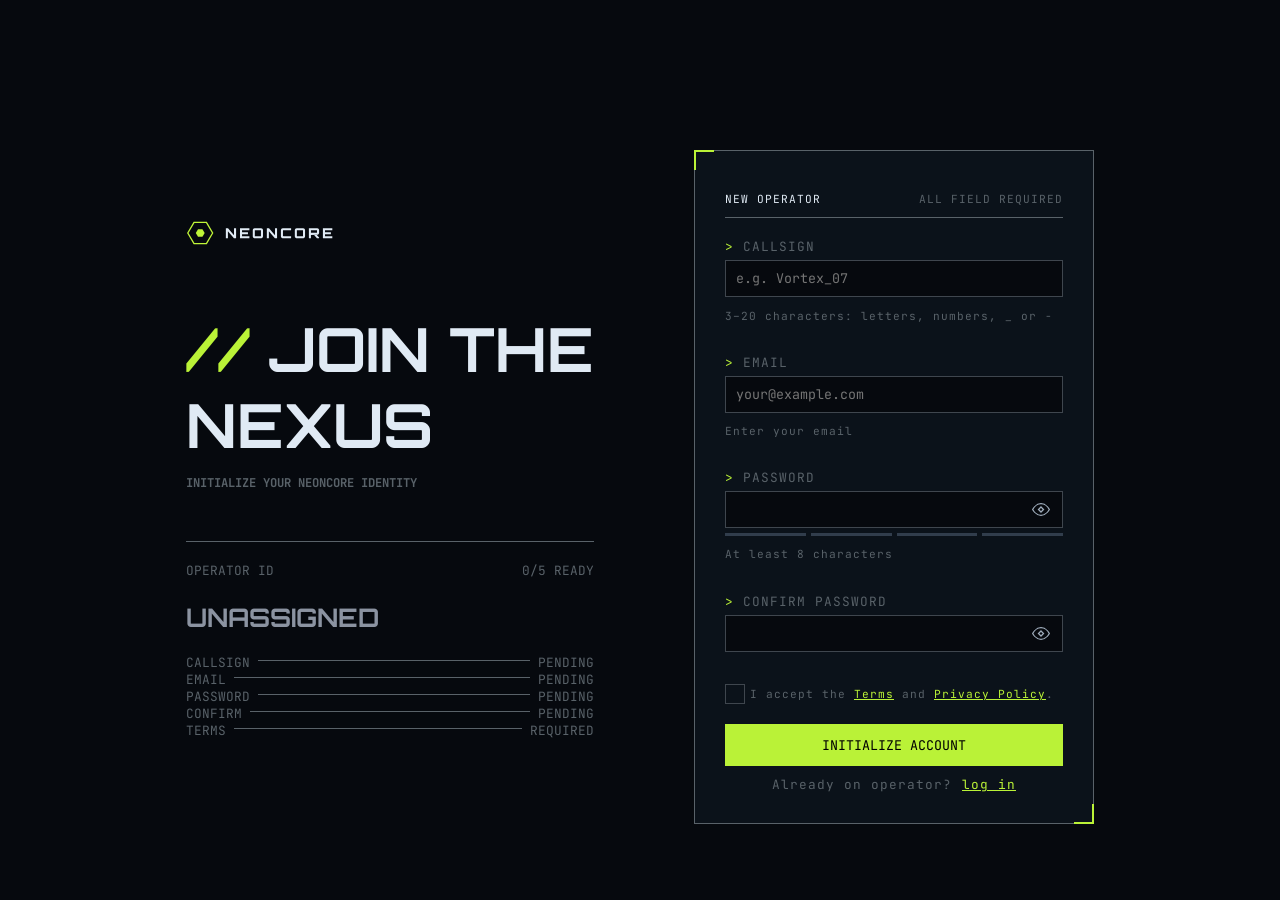
==== index.html @ 7737b8af "fix" ====
<!doctype html>
<html lang="en">
  <head>
    <meta charset="UTF-8" />
    <meta name="viewport" content="width=device-width, initial-scale=1.0" />
    <link rel="stylesheet" href="reset.css" />
    <link rel="stylesheet" href="/css/index.css" />
    <link rel="stylesheet" href="/css/style.css" />
    <link rel="icon" type="image/png" sizes="32x32" href="/assets/images/favicon-32x32.png" />
    <title>Frontend Mentor | Gamer sign-up form</title>
  </head>
  <body>
    <div class="page">
      <!-- Блок: Левая колонка (Brand Panel) -->
      <aside class="brand-panel">
        <img class="brand-panel__logo" src="/assets/images/logo.svg" alt="NEONCORE logo" />

        <h1 class="brand-panel__title">
          JOIN THE <br />
          NEXUS
        </h1>
        <p class="brand-panel__desc">INITIALIZE YOUR NEONCORE IDENTITY</p>

        <div class="operator-panel">
          <div class="operator-panel__header">
            <span class="operator-panel__label">OPERATOR ID</span>
            <span class="operator-panel__count">0/5 READY</span>
          </div>
          <h2 class="operator-panel__name">UNASSIGNED</h2>
          <ul class="status-list">
            <li class="status-list__row">
              <span class="status-list__label">CALLSIGN</span>
              <span id="status-callsign" class="status-list__value">PENDING</span>
            </li>
            <li class="status-list__row">
              <span class="status-list__label">EMAIL</span>
              <span id="status-email" class="status-list__value">PENDING</span>
            </li>
            <li class="status-list__row">
              <span class="status-list__label">PASSWORD</span>
              <span id="status-password" class="status-list__value">PENDING</span>
            </li>
            <li class="status-list__row">
              <span class="status-list__label">CONFIRM</span>
              <span id="status-confirm" class="status-list__value">PENDING</span>
            </li>
            <li class="status-list__row">
              <span class="status-list__label">TERMS</span>
              <span class="status-list__value" id="status-terms">REQUIRED</span>
            </li>
          </ul>
        </div>
      </aside>
      <!-- Правая колонка: форма -->
      <main class="form-panel">
        <form id="signup-form">
          <div class="form-title">
            <p class="form-title__left-text">NEW OPERATOR</p>
            <p class="form-title__right-text">ALL FIELD REQUIRED</p>
          </div>
          <div class="form-group .form-group__input--error">
            <label for="callsign" class="form-group__label">CALLSIGN</label>
            <input
              type="text"
              id="callsign"
              name="callsign"
              class="form-group__input"
              placeholder="e.g. Vortex_07"
              autocomplete="off"
            />
            <div class="form-group__name-input">
              <img class="form-group__alert-icon" src="/assets/images/icon-alert.svg" alt="alert icon" />
              <p class="form-group__paragraph">3–20 characters: letters, numbers, _ or -</p>
            </div>
            <img class="form-group__tick-icon__name" src="/assets/images/icon-tick-20.svg" alt="" />
          </div>
          <div class="form-group .form-group__input--error">
            <label for="email" class="form-group__label">EMAIL</label>
            <input
              type="text"
              id="email"
              name="email"
              class="form-group__input"
              placeholder="your@example.com "
              autocomplete="off"
            />
            <div class="form-group__email-input">
              <img class="form-group__alert-icon" src="/assets/images/icon-alert.svg" alt="alert icon" />
              <p class="form-group__paragraph">Enter your email</p>
            </div>
            <img class="form-group__tick-icon__email" src="/assets/images/icon-tick-20.svg" alt="" />
          </div>
          <div class="form-group">
            <label for="password" class="form-group__label">PASSWORD</label>
            <div class="input-wrapper">
              <input type="password" id="password" name="password" class="form-group__input" />
              <button type="button" class="btn-toggle-pass" aria-label="Show password">
                <img src="/assets/images/icon-eye.svg" alt="icon eye for password" />
              </button>
            </div>
            <div class="password-strength">
              <span class="password-strength__bar"></span>
              <span class="password-strength__bar"></span>
              <span class="password-strength__bar"></span>
              <span class="password-strength__bar"></span>
            </div>
            <div class="form-group__password-input">
              <img class="form-group__alert-icon" src="/assets/images/icon-alert.svg" alt="alert icon" />
              <p class="form-group__hint">At least 8 characters</p>
            </div>
          </div>
          <div class="form-group">
            <label for="password" class="form-group__label">CONFIRM PASSWORD</label>
            <div class="input-wrapper">
              <input type="password" id="password-confirm" name="password" class="form-group__input" />
              <button type="button" class="btn-toggle-pass" aria-label="Show password">
                <img src="/assets/images/icon-eye.svg" alt="icon eye for password" />
              </button>
            </div>
            <div class="form-group__password-input">
              <img class="form-group__alert-icon" src="/assets/images/icon-alert.svg" alt="alert icon" />
              <p class="form-group__hint"></p>
            </div>
          </div>
          <div class="form-checkbox">
            <input type="checkbox" id="terms" name="terms" class="form-checkbox__input" />
            <label for="terms" class="form-checkbox__label"
              >I accept the <a href="#" class="form-link">Terms</a> and
              <a href="#" class="form-link">Privacy Policy</a>.</label
            >
          </div>
          <button type="submit" class="btn-submit">INITIALIZE ACCOUNT</button>
          <p class="login-text">Already on operator? <a href="#" class="login-text__link">log in</a></p>
        </form>
        <div id="success-view" class="success-panel" style="display: none">
          <img class="success-panel__icon" src="/assets/images/icon-hex-check.svg" alt="check icon" />
          <h2 class="success-panel__title">Handshake complete</h2>
          <p class="success-panel__desc">
            Operator <span id="provisioned-callsign" class="text-neon"></span> provisioned. Your account is ready.
          </p>
          <button type="button" class="btn-submit">Continue to log in</button>
        </div>
      </main>
    </div>
    <!-- <footer class="attribution">
      Challenge by <a href="https://www.frontendmentor.io?ref=challenge">Frontend Mentor</a>. Coded by
      <a href="#">Your Name Here</a>.
    </footer> -->

    <script src="/js/main.js"></script>
  </body>
</html>
---- css/index.css ----
:root {
  /* MAIN COLORS */

  --page-background-color: #06090e;
  --form-background-color: #0b121a;
  --title-color: #e0eaf4;
  --title-slesh-color: #baf237;
  --desc-text-color: #596269;
  --operator-panel-name: #8b93a1;

  /* FORM VARIABLES */
  --input-text-color: #ffff;
  --corner-border-color: #baf237;
  --label-border-color-focus: #baf237;
  --input-btn-background: #baf237;
  --button-eye-border-color: #baf237;
  --lable-background-color: #06090e;
  --lable-border-color: #3f464e;
  --password-strength-background-color: #313d4c;
  --checkbox-border-color: #3f464e;
  --form-link-color: #baf237;
  --form-linkhover-color: #fff;
  --checkbox-backround-color: #06090e;
  --password-strength-bar-color: #baf237;
  --btn-background-hover: #fff;
  --btn-boxshadow-color: #566d23;
}
---- css/style.css ----
@font-face {
  font-family: "Jetbrains mono";
  src: url(../assets/fonts/jetbrains-mono/jetbrains-mono-variable.ttf);
  font-style: normal;
  font-weight: 400;
}
@font-face {
  font-family: "Jetbrains mono";
  src: url(../assets/fonts/jetbrains-mono/jetbrains-mono-variable.ttf);
  font-style: normal;
  font-weight: 700;
}
@font-face {
  font-family: "Orbitron";
  src: url(../assets/fonts/orbitron/orbitron-variable.ttf);
  font-style: normal;
  font-weight: 400;
}
@font-face {
  font-family: "Orbitron";
  src: url(../assets/fonts/orbitron/orbitron-variable.ttf);
  font-style: normal;
  font-weight: 700;
}

body {
  background-color: var(--page-background-color);
}

/* BRAND PANEL - LEFT SIDE */

.page {
  display: flex;
  justify-content: center;
  align-items: center;
  gap: 100px;
  margin-top: 150px;
}
.brand-panel {
}
.brand-panel__logo {
  width: 100%;
  max-width: 150px;
}
.brand-panel__title {
  font-family: "Orbitron", sans-serif;
  color: var(--title-color);
  font-size: 3.8rem;
  margin-top: 60px;
  margin-bottom: 0;
}
.brand-panel__title::before {
  content: "// ";
  color: var(--title-slesh-color);
}
.brand-panel__desc {
  color: var(--desc-text-color);
  font-family: "Jetbrains mono", sans-serif;
  font-size: 0.76rem;
  font-weight: 800;
}
.operator-panel {
  /* не забыть поменять переменную позже */
  border-top: 1px solid var(--desc-text-color);
  margin-top: 50px;
  font-weight: 500;
}
.operator-panel__header {
  padding-top: 20px;
  color: var(--desc-text-color);
  display: flex;
  align-items: center;
  justify-content: space-between;
  font-family: "Jetbrains mono", sans-serif;
  font-size: 0.8rem;
}
/* .operator-panel__label {
}
.operator-panel__count {
} */
.operator-panel__name {
  color: var(--operator-panel-name);
  font-family: "Orbitron", sans-serif;
  font-size: 1.6rem;
}
.status-list {
  list-style: none;
  padding: 0;
  color: var(--desc-text-color);
  font-family: "Jetbrains mono", sans-serif;
}
.status-list__row {
  display: flex;
  align-items: center;
  gap: 0.5rem; /* отступы между словами и линией */
}

/* Назначаем порядок элементам */
.status-list__label {
  font-size: 0.8rem;
  order: 1; /* первый */
}

.status-list__value {
  font-size: 0.8rem;
  order: 3; /* последний */
}

/* Сама линия */
.status-list__row::after {
  content: "";
  order: 2; /* встанет строго между label и value! */
  flex-grow: 1; /* займет ВСЁ свободное место между ними */
  border-bottom: 1px solid var(--desc-text-color);
  /* Небольшая поправка высоты, чтобы точки были на уровне середины букв: */
  margin-bottom: 0.25rem;
}

/* FORM PANER - RIGHT SIDE */

.form-panel {
  background-color: var(--form-background-color);
  padding: 30px;
  font-family: "Jetbrains mono", sans-serif;
  letter-spacing: 1px;
  border: 1px solid var(--desc-text-color);
  position: relative;
  width: 100%;
  max-width: 400px;
  box-sizing: border-box;
}
.form-panel::before {
  content: "";
  position: absolute;
  top: -1px;
  left: -1px;

  width: 18px;
  height: 18px;

  border-top: 2px solid var(--title-slesh-color);
  border-left: 2px solid var(--title-slesh-color);
}
.form-panel::after {
  content: "";
  position: absolute;
  bottom: -1px;
  right: -1px;

  width: 18px;
  height: 18px;

  border-bottom: 2px solid var(--title-slesh-color);
  border-right: 2px solid var(--title-slesh-color);
}
.form-title {
  display: flex;
  justify-content: space-between;
  align-items: center;
  border-bottom: 1px solid var(--desc-text-color);
  font-size: 0.7rem;
}
.form-title__left-text {
  color: var(--title-color);
}
.form-title__right-text {
  color: var(--desc-text-color);
}

.form-group {
  margin-top: 20px;
}
.form-group__label {
  font-size: 0.8rem;
}
.form-group__label::before {
  content: "> ";
  color: var(--title-slesh-color);
}
.form-group {
  display: flex;
  flex-direction: column;
  color: var(--desc-text-color);
  position: relative;
}
.form-group__tick-icon__name {
  position: absolute;
  right: 10px;
  top: 43%;
  transform: translateY(-50%);
  display: none;
}
.form-group__tick-icon__email {
  position: absolute;
  right: 10px;
  top: 43%;
  transform: translateY(-50%);
  display: none;
}
.form-group__input {
  background-color: var(--lable-background-color);
  padding: 10px;
  border: 1px solid var(--lable-border-color);
  margin-top: 5px;
  width: 100%;
  box-sizing: border-box;
  color: var(--input-text-color);
}
.form-group__input--error {
  border: 2px solid #b0838a;
}
.form-group__input:focus {
  border: 0.1px solid var(--label-border-color-focus);
  outline: 2px solid var(--label-border-color-focus);
  outline-offset: 2px;
}
.form-group__input::placeholder {
  font-family: "Jetbrains mono", sans-serif;
}
.form-group__name-input {
  display: flex;
  align-items: center;
  gap: 5px;
}
.form-group__alert-icon {
  display: none;
  width: 15px;
  height: 15px;
}
.form-group__paragraph {
  font-size: 0.7rem;
}
.form-group__paragraph--error {
  color: #b0838a;
}
.form-group__email-input {
  display: flex;
  align-items: center;
  gap: 4px;
}
.form-group__password-input {
  display: flex;
  align-items: center;
  gap: 4px;
}
.input-wrapper {
  position: relative;
}
.btn-toggle-pass {
  position: absolute;
  right: 12px;
  top: 60%;
  transform: translateY(-50%);

  background: transparent;
  border: none;
  padding: 0;
  cursor: pointer;
}
.btn-toggle-pass:focus {
  border: 1px solid var(--button-eye-border-color);
  outline: 2px solid var(--button-eye-border-color);
}
.password-strength {
  display: flex;
  gap: 5px;
  margin-top: 5px;
  width: 100%;
}
.password-strength__bar {
  display: block;
  flex: 1;
  height: 3px;
  background-color: var(--password-strength-background-color);
  transition: background-color 0.6s ease;
}
.password-strength__bar--active {
  background-color: var(--password-strength-bar-color);
}
.form-group__hint {
  font-size: 0.7rem;
}
.form-checkbox {
  margin-top: 10px;
  display: flex;
  align-items: center;
  gap: 5px;
}
.form-checkbox__input {
  appearance: none;
  -webkit-appearance: none;
  width: 20px;
  height: 20px;
  margin: 0;
  border: 1px solid var(--checkbox-border-color);
  border-radius: 0;
  display: grid;
  place-content: center;
  cursor: pointer;
}
.form-checkbox__input::before {
  content: "";
  width: 8px;
  height: 8px;
  background: var(--checkbox-border-color);
  transform: scale(0);
  transition: transform 0.12s ease-in-out;
  clip-path: polygon(14% 44%, 0 65%, 50% 100%, 100% 16%, 80% 0%, 43% 62%);
}

.form-checkbox__input:checked {
  background: var(--input-btn-background);
  border-color: var(--checkbox-border-color);
}

.form-checkbox__input:checked::before {
  transform: scale(1);
}

.form-checkbox__input:focus-visible {
  outline: 3px solid color-mix(in srgb, var(--checkbox-border-color) 40%, transparent);
  outline-offset: 2px;
}

.form-checkbox__input:disabled {
  opacity: 0.5;
  cursor: not-allowed;
}
.form-checkbox__label {
  font-size: 0.7rem;
  color: var(--desc-text-color);
}
.form-link {
  color: var(--form-link-color);
  text-decoration: underline;
}
.form-link:hover {
  color: var(--form-linkhover-color);
}
.btn-submit {
  font-family: "Jetbrains mono", sans-serif;
  margin-top: 20px;
  width: 100%;
  padding: 12px 50px;
  background-color: var(--form-link-color);
  cursor: pointer;
  border: none;
}
.btn-submit:focus {
  outline: solid 2px var(--form-link-color);
}
.btn-submit:hover {
  background-color: var(--btn-background-hover);
  box-shadow: 3px 3px 0px 0px var(--btn-boxshadow-color);
}
.login-text {
  margin: 0;
  margin-top: 10px;
  color: var(--desc-text-color);
  font-family: "Jetbrains mono", sans-serif;
  font-size: 0.8rem;
  display: flex;
  justify-content: center;
  gap: 10px;
}
.login-text__link {
  color: var(--form-link-color);
}
.login-text__link:hover {
  color: var(--form-linkhover-color);
}

.success-panel {
  padding: 50px 0;
}
.success-panel__title {
  color: #fff;
}
.success-panel__title::before {
  content: "// ";
  color: #baf237;
}
.success-panel__desc {
  color: #747e88;
  font-size: 0.8rem;
}
.text-neon {
  color: #baf237;
}
.success-panel__icon {
}
.btn-submit {
}
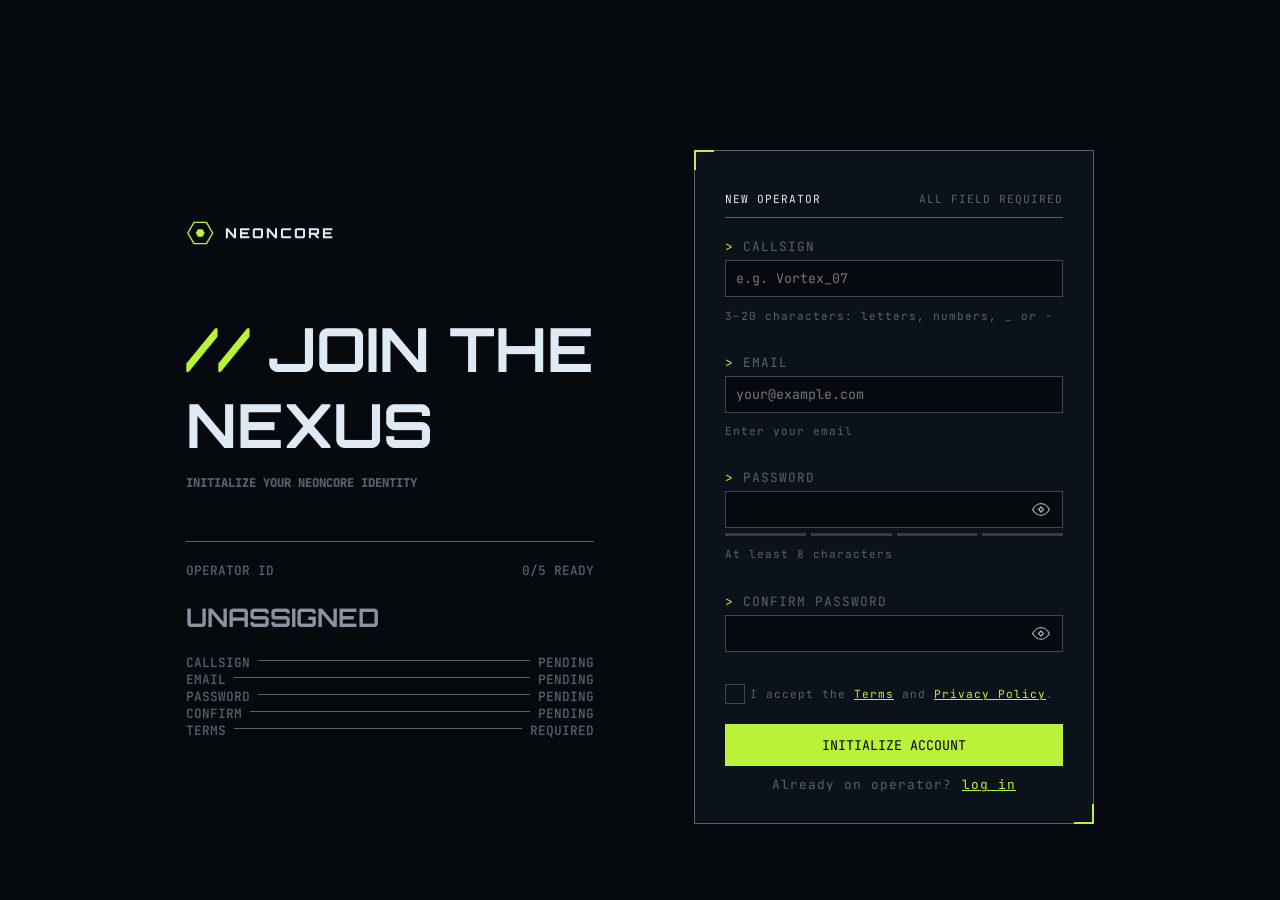
==== commit 2b645795: "fix link" ====
--- a/index.html
+++ b/index.html
@@ -3,9 +3,9 @@
   <head>
     <meta charset="UTF-8" />
     <meta name="viewport" content="width=device-width, initial-scale=1.0" />
-    <link rel="stylesheet" href="reset.css" />
-    <link rel="stylesheet" href="/css/index.css" />
-    <link rel="stylesheet" href="/css/style.css" />
+    <link rel="stylesheet" href="./reset.css" />
+    <link rel="stylesheet" href="./css/index.css" />
+    <link rel="stylesheet" href="./css/style.css" />
     <link rel="icon" type="image/png" sizes="32x32" href="/assets/images/favicon-32x32.png" />
     <title>Frontend Mentor | Gamer sign-up form</title>
   </head>
@@ -13,7 +13,7 @@
     <div class="page">
       <!-- Блок: Левая колонка (Brand Panel) -->
       <aside class="brand-panel">
-        <img class="brand-panel__logo" src="/assets/images/logo.svg" alt="NEONCORE logo" />
+        <img class="brand-panel__logo" src="./assets/images/logo.svg" alt="NEONCORE logo" />
 
         <h1 class="brand-panel__title">
           JOIN THE <br />
@@ -69,10 +69,10 @@
               autocomplete="off"
             />
             <div class="form-group__name-input">
-              <img class="form-group__alert-icon" src="/assets/images/icon-alert.svg" alt="alert icon" />
+              <img class="form-group__alert-icon" src="./assets/images/icon-alert.svg" alt="alert icon" />
               <p class="form-group__paragraph">3–20 characters: letters, numbers, _ or -</p>
             </div>
-            <img class="form-group__tick-icon__name" src="/assets/images/icon-tick-20.svg" alt="" />
+            <img class="form-group__tick-icon__name" src="./assets/images/icon-tick-20.svg" alt="" />
           </div>
           <div class="form-group .form-group__input--error">
             <label for="email" class="form-group__label">EMAIL</label>
@@ -85,17 +85,17 @@
               autocomplete="off"
             />
             <div class="form-group__email-input">
-              <img class="form-group__alert-icon" src="/assets/images/icon-alert.svg" alt="alert icon" />
+              <img class="form-group__alert-icon" src="./assets/images/icon-alert.svg" alt="alert icon" />
               <p class="form-group__paragraph">Enter your email</p>
             </div>
-            <img class="form-group__tick-icon__email" src="/assets/images/icon-tick-20.svg" alt="" />
+            <img class="form-group__tick-icon__email" src="./assets/images/icon-tick-20.svg" alt="" />
           </div>
           <div class="form-group">
             <label for="password" class="form-group__label">PASSWORD</label>
             <div class="input-wrapper">
               <input type="password" id="password" name="password" class="form-group__input" />
               <button type="button" class="btn-toggle-pass" aria-label="Show password">
-                <img src="/assets/images/icon-eye.svg" alt="icon eye for password" />
+                <img src="./assets/images/icon-eye.svg" alt="icon eye for password" />
               </button>
             </div>
             <div class="password-strength">
@@ -105,7 +105,7 @@
               <span class="password-strength__bar"></span>
             </div>
             <div class="form-group__password-input">
-              <img class="form-group__alert-icon" src="/assets/images/icon-alert.svg" alt="alert icon" />
+              <img class="form-group__alert-icon" src="./assets/images/icon-alert.svg" alt="alert icon" />
               <p class="form-group__hint">At least 8 characters</p>
             </div>
           </div>
@@ -114,7 +114,7 @@
             <div class="input-wrapper">
               <input type="password" id="password-confirm" name="password" class="form-group__input" />
               <button type="button" class="btn-toggle-pass" aria-label="Show password">
-                <img src="/assets/images/icon-eye.svg" alt="icon eye for password" />
+                <img src="./assets/images/icon-eye.svg" alt="icon eye for password" />
               </button>
             </div>
             <div class="form-group__password-input">
@@ -133,7 +133,7 @@
           <p class="login-text">Already on operator? <a href="#" class="login-text__link">log in</a></p>
         </form>
         <div id="success-view" class="success-panel" style="display: none">
-          <img class="success-panel__icon" src="/assets/images/icon-hex-check.svg" alt="check icon" />
+          <img class="success-panel__icon" src="./assets/images/icon-hex-check.svg" alt="check icon" />
           <h2 class="success-panel__title">Handshake complete</h2>
           <p class="success-panel__desc">
             Operator <span id="provisioned-callsign" class="text-neon"></span> provisioned. Your account is ready.
@@ -147,6 +147,6 @@
       <a href="#">Your Name Here</a>.
     </footer> -->
 
-    <script src="/js/main.js"></script>
+    <script src="./js/main.js"></script>
   </body>
 </html>
--- a/css/style.css
+++ b/css/style.css
@@ -1,26 +1,23 @@
+/* ==========================================
+   JetBrains Mono (Вариативный)
+   ========================================== */
 @font-face {
   font-family: "Jetbrains mono";
-  src: url(../assets/fonts/jetbrains-mono/jetbrains-mono-variable.ttf);
+  src: url("../assets/fonts/jetbrains-mono/jetbrains-mono-variable.ttf") format("truetype");
   font-style: normal;
-  font-weight: 400;
-}
-@font-face {
-  font-family: "Jetbrains mono";
-  src: url(../assets/fonts/jetbrains-mono/jetbrains-mono-variable.ttf);
-  font-style: normal;
-  font-weight: 700;
-}
+  font-weight: 100 900; /* поддерживает ЛЮБУЮ жирность от 100 до 900 */
+  font-display: swap;
+}
+
+/* ==========================================
+   Orbitron (Вариативный)
+   ========================================== */
 @font-face {
   font-family: "Orbitron";
-  src: url(../assets/fonts/orbitron/orbitron-variable.ttf);
+  src: url("../assets/fonts/orbitron/orbitron-variable.ttf") format("truetype");
   font-style: normal;
-  font-weight: 400;
-}
-@font-face {
-  font-family: "Orbitron";
-  src: url(../assets/fonts/orbitron/orbitron-variable.ttf);
-  font-style: normal;
-  font-weight: 700;
+  font-weight: 400 900; /* поддерживает ЛЮБУЮ жирность от 400 до 900 */
+  font-display: swap;
 }
 
 body {
